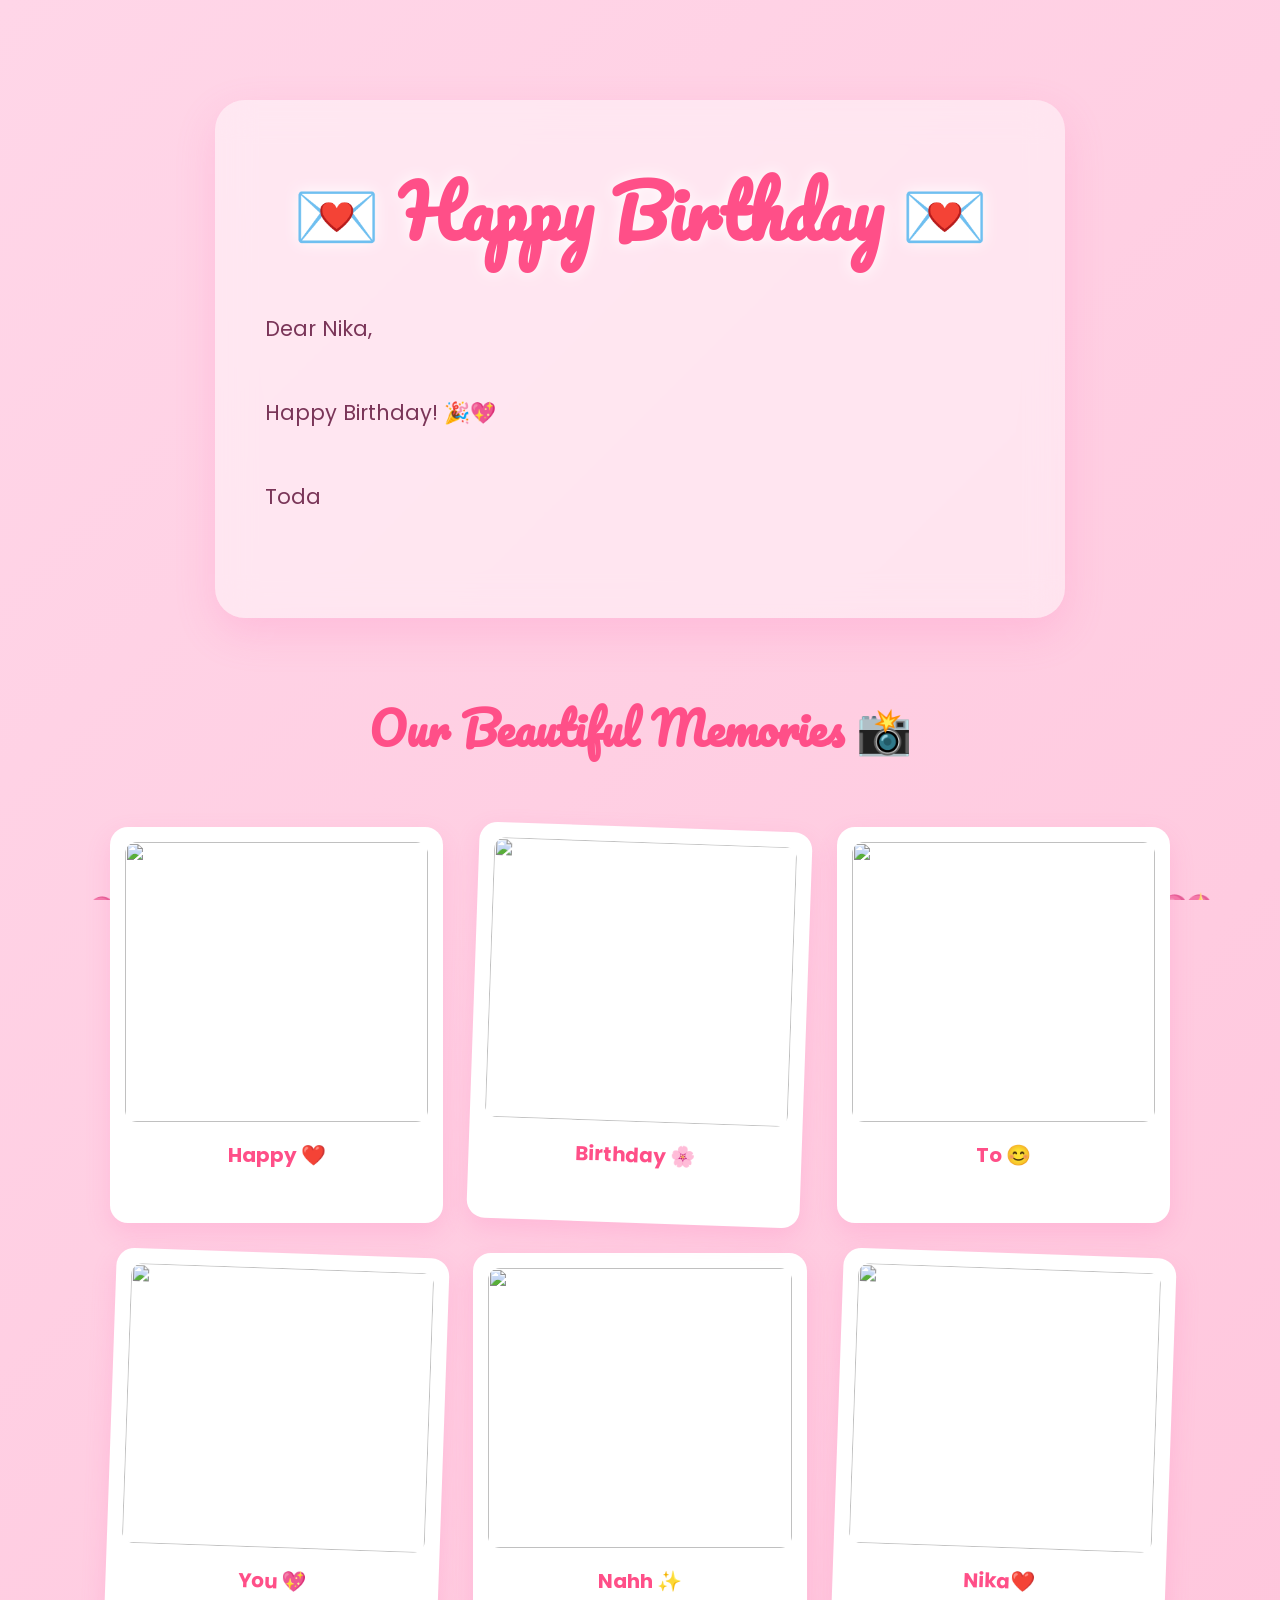
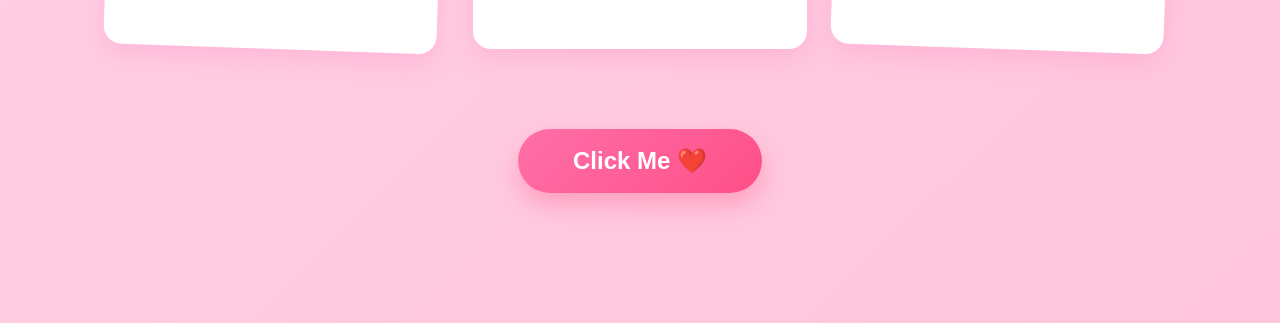
==== message.html @ 56bae1b0 "Add files via upload" ====
<!DOCTYPE html>
<html lang="en">
<head>

<meta charset="UTF-8">
<meta name="viewport" content="width=device-width, initial-scale=1.0">

<title>Happy Birthday ❤️</title>

<link rel="preconnect" href="https://fonts.googleapis.com">
<link rel="preconnect" href="https://fonts.gstatic.com" crossorigin>

<link href="https://fonts.googleapis.com/css2?family=Poppins:wght@300;400;600&family=Pacifico&display=swap" rel="stylesheet">

<link rel="stylesheet" href="style.css">

</head>

<body class="message-page">

<div id="hearts"></div>

<div class="letter">

<h1>💌 Happy Birthday 💌</h1>

<div id="typewriter"></div>

</div>

<h2 class="memory-title">Our Beautiful Memories 📸</h2>

<div class="gallery">

<div class="photo">
<img src="images/photo1.jpg">
<p>Happy ❤️</p>
</div>

<div class="photo">
<img src="images/photo2.jpg">
<p>Birthday 🌸</p>
</div>

<div class="photo">
<img src="images/photo3.jpg">
<p>To 😊</p>
</div>

<div class="photo">
<img src="images/photo4.jpg">
<p>You 💖</p>
</div>

<div class="photo">
<img src="images/photo5.jpg">
<p>Nahh ✨</p>
</div>

<div class="photo">
<img src="images/photo6.jpg">
<p>Nika❤️</p>
</div>

<!-- </div>
<div class="photo">
    <img src="images/photo7.jpg" alt="Memory 7">
    <p>Sweet Moments 💕</p>
</div>

<div class="photo">
    <img src="images/photo8.jpg" alt="Memory 8">
    <p>Crazy Together 😂</p>
</div>

<div class="photo">
    <img src="images/photo9.jpg" alt="Memory 9">
    <p>Forever Besties 🌷</p>
</div> -->

</div>

    <div class="center">
        <button id="celebrate">Click Me ❤️</button>

        <p id="finalMessage" class="hidden">
            🎉 Happyyyyyyyyy Birthdayyyyyyyyyyyyyyyy!
        </p>
    </div>

</div>
<script src="script.js"></script>

</body>
</html>
---- style.css ----
*{
margin:0;
padding:0;
box-sizing:border-box;
}

body{
    font-family:'Poppins',sans-serif;
    min-height:100vh;
    overflow:hidden;
    background:linear-gradient(
        135deg,
        #ffd6e8,
        #ffc0d8,
        #ffe8f2,
        #ffcce5
    );
    background-size:400% 400%;
    animation:bg 12s infinite ease;
    position:relative;
}
@keyframes bg{

0%{background-position:0% 50%;}

50%{background-position:100% 50%;}

100%{background-position:0% 50%;}

}

.container{

width:100%;

display:flex;

justify-content:center;

align-items:center;

padding:30px;

}

.glass{

width:700px;

padding:60px;

background:rgba(255,255,255,.35);

backdrop-filter:blur(18px);

border-radius:35px;

box-shadow:0 20px 50px rgba(255,105,180,.25);

text-align:center;

animation:fade 2s;

}

@keyframes fade{

from{

opacity:0;

transform:translateY(40px);

}

to{

opacity:1;

transform:translateY(0);

}

}

h3{

color:#ff5e95;

letter-spacing:3px;

margin-bottom:15px;

}

h1{

font-family:'Pacifico',cursive;

font-size:70px;

color:#ff4f88;

margin-bottom:10px;

text-shadow:0 0 15px white;

}

h2{

font-size:32px;

margin-bottom:25px;

color:#8b3558;

}

p{

font-size:20px;

line-height:1.8;

color:#7c4b61;

margin-bottom:35px;

}

.gift{

font-size:90px;

animation:bounce 2s infinite;

margin-bottom:35px;

}

@keyframes bounce{

50%{

transform:translateY(-15px);

}

}

.btn{

display:inline-block;

padding:18px 50px;

background:#ff5c9d;

color:white;

text-decoration:none;

font-size:20px;

font-weight:bold;

border-radius:50px;

transition:.4s;

box-shadow:0 10px 30px rgba(255,0,120,.35);

}

.btn:hover{

transform:scale(1.08);

background:#ff2d7a;

box-shadow:0 15px 35px rgba(255,0,120,.45);

}

#hearts{
    position: fixed;
    inset: 0;
    width:100%;
    height:100%;
    pointer-events:none;
    overflow:hidden;
    z-index:0;
}

.heart{

position:absolute;

bottom:-50px;

font-size:25px;

animation:float linear infinite;

opacity:.7;

}

@keyframes float{

0%{

transform:translateY(0);

opacity:0;

}

20%{

opacity:1;

}

100%{

transform:translateY(-120vh);

opacity:0;

}

}
.message-page{

padding:60px 20px;

overflow-x:hidden;

overflow-y:auto;

display:block;

}

.letter{

max-width:850px;

margin:40px auto;

padding:50px;

background:rgba(255,255,255,.45);

backdrop-filter:blur(18px);

border-radius:30px;

box-shadow:0 15px 40px rgba(255,105,180,.2);

}

.letter h1{

text-align:center;

margin-bottom:35px;

}

#typewriter{

font-size:21px;

line-height:2;

color:#7a3558;

white-space:pre-line;

min-height:260px;

}

.memory-title{

text-align:center;

margin:70px 0 30px;

color:#ff4f88;

font-family:Pacifico,cursive;

font-size:45px;

}

.gallery{
    display: grid;
    grid-template-columns: repeat(3, 1fr);
    gap: 30px;
    max-width: 1100px;
    margin: 40px auto;
    padding: 20px;
}
.photo{
    background: white;
    padding: 15px;
    border-radius: 18px;
    box-shadow: 0 10px 25px rgba(255,105,180,.2);
    transition: .3s;
}

.photo:hover{
    transform: translateY(-8px);
}

.photo:nth-child(even){

transform:rotate(2deg);

}

.photo:hover{

transform:scale(1.05) rotate(0);

}

.photo img{
    width:100%;
    height:280px;
    object-fit:cover;
    border-radius:12px;
    display:block;
}

.photo p{

margin-top:15px;

text-align:center;

font-weight:bold;

color:#ff4f88;

}

.center{
    width: 100%;
    display: flex;
    flex-direction: column;
    align-items: center;
    justify-content: center;
    margin: 70px 0;
}

#celebrate{
    padding:18px 55px;
    font-size:24px;
    font-weight:600;
    color:white;
    background:linear-gradient(135deg,#ff6fa8,#ff4f88);
    border:none;
    border-radius:50px;
    cursor:pointer;
    box-shadow:0 12px 25px rgba(255,79,136,.35);
    transition:all .3s ease;
}

#celebrate:hover{
    transform:translateY(-5px) scale(1.05);
    box-shadow:0 18px 35px rgba(255,79,136,.45);
}

#celebrate:active{
    transform:scale(.98);
}
.hidden{
    display:none;
}

#finalMessage{

margin-top:40px;

padding:35px;

background:rgba(255,255,255,.65);

backdrop-filter:blur(15px);

border-radius:25px;

font-size:22px;

line-height:1.8;

color:#d63384;

animation:pop .8s ease;

box-shadow:0 15px 35px rgba(255,105,180,.3);

}

@keyframes pop{

0%{

transform:scale(.5);

opacity:0;

}

100%{

transform:scale(1);

opacity:1;

}

}
.container,
.letter,
.gallery,
.center{

    position:relative;
    z-index:2;

}
.content{
    max-width:1100px;
    margin:0 auto;
}

.center{
    width:100%;
    display:flex;
    flex-direction:column;
    justify-content:center;
    align-items:center;
    margin-top:60px;
}
.home{
    display:flex;
    justify-content:center;
    align-items:center;
}
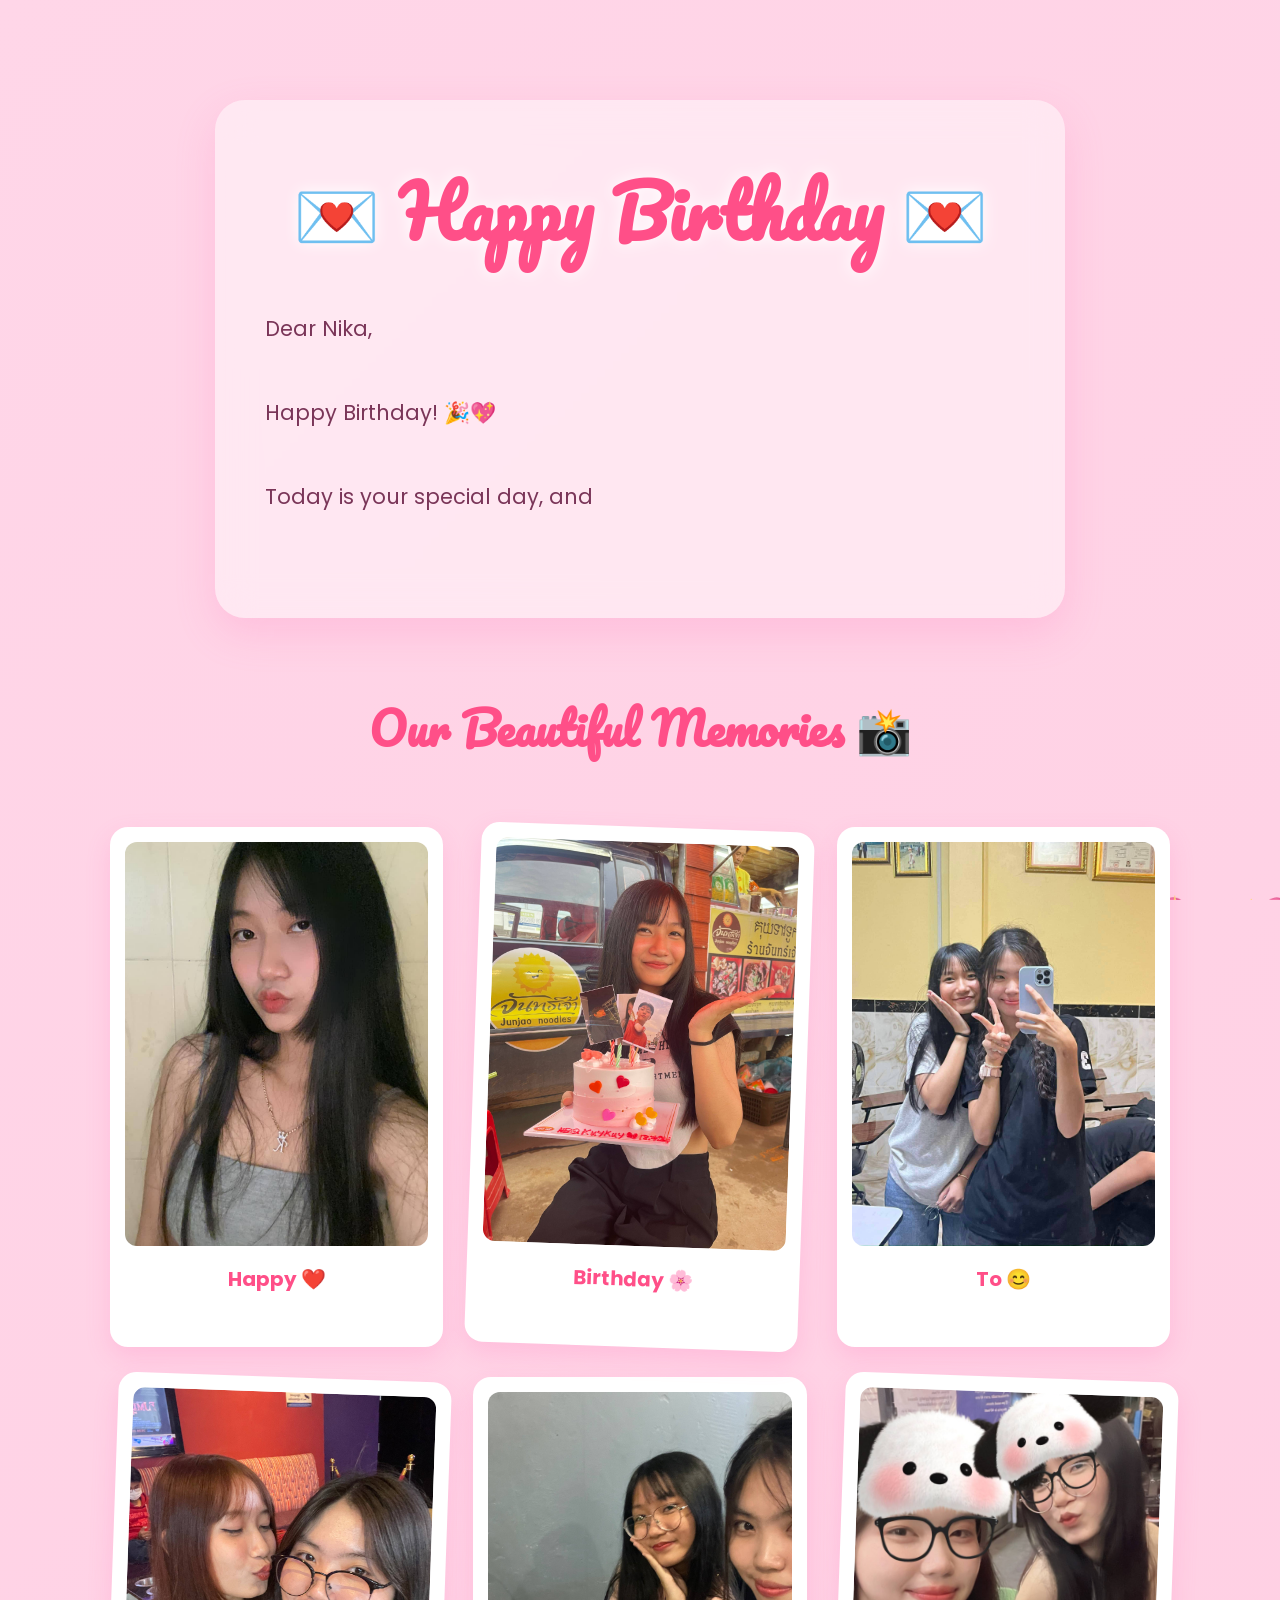
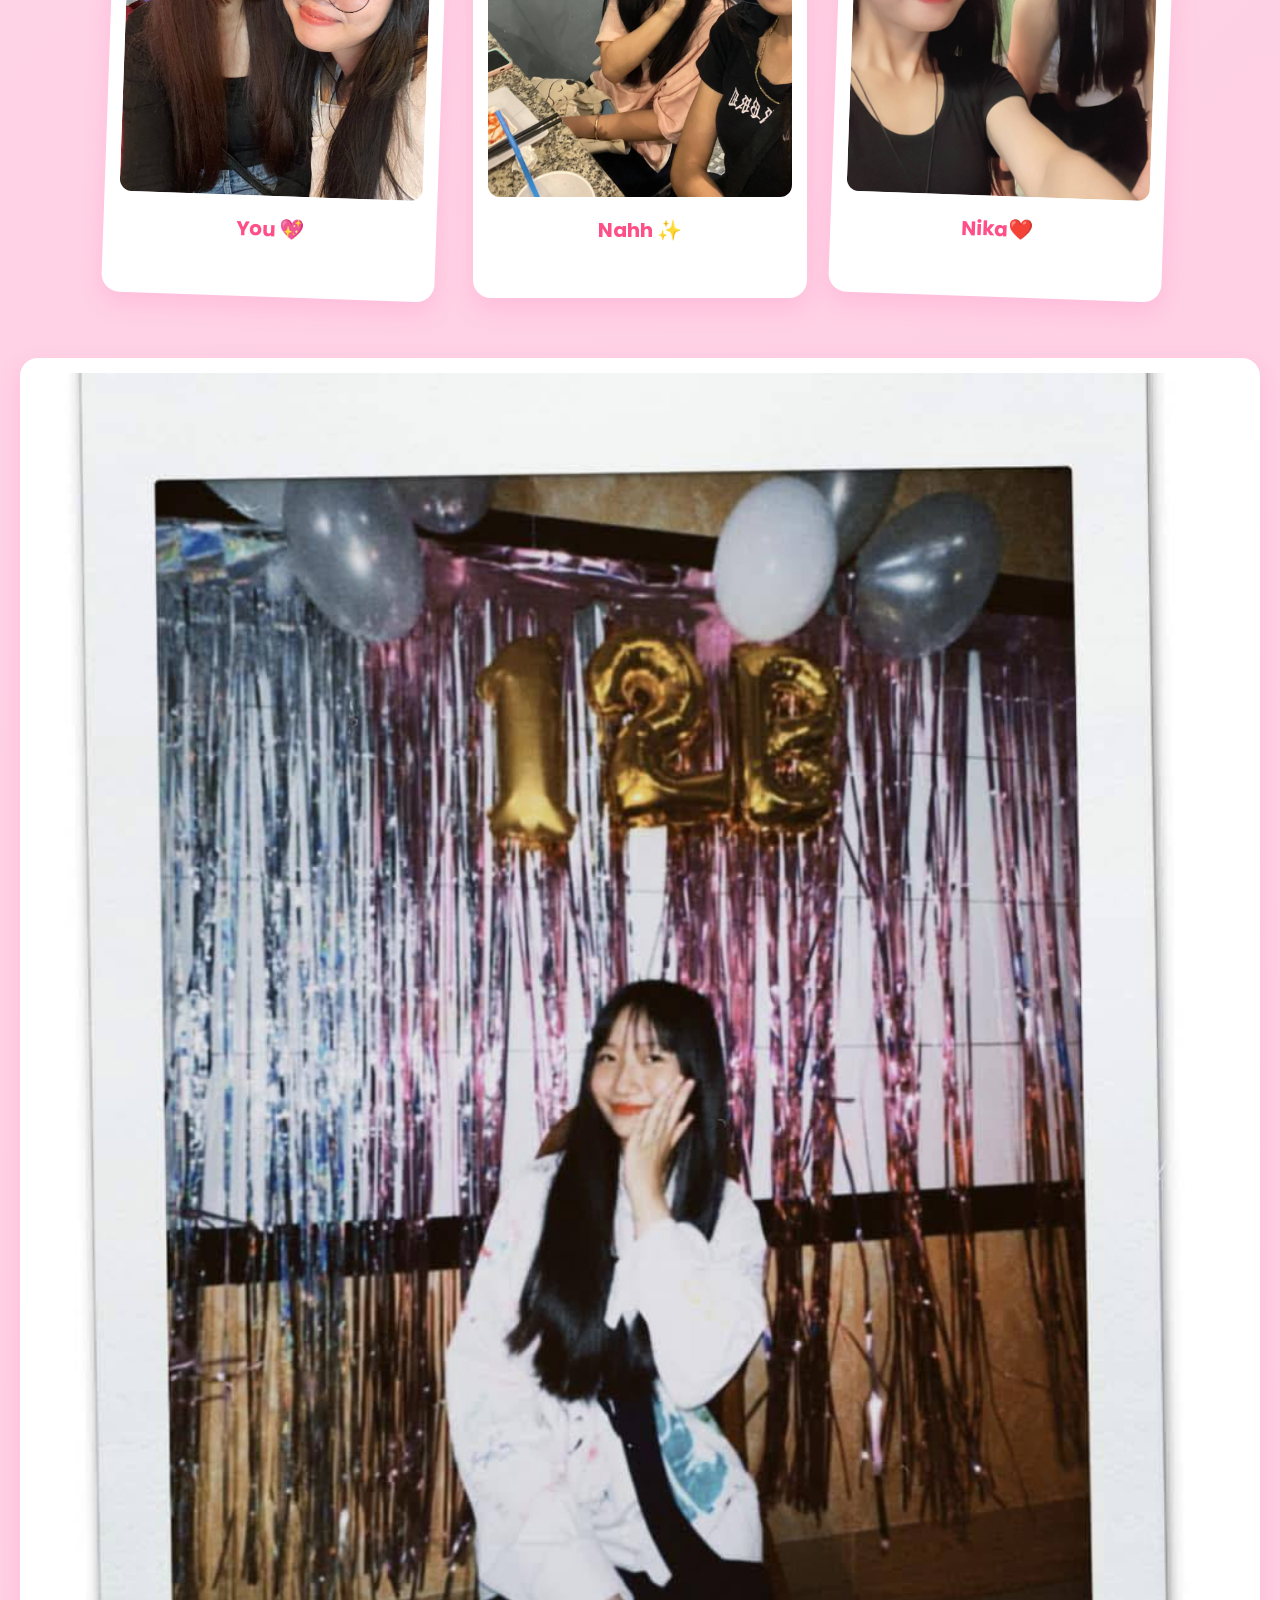
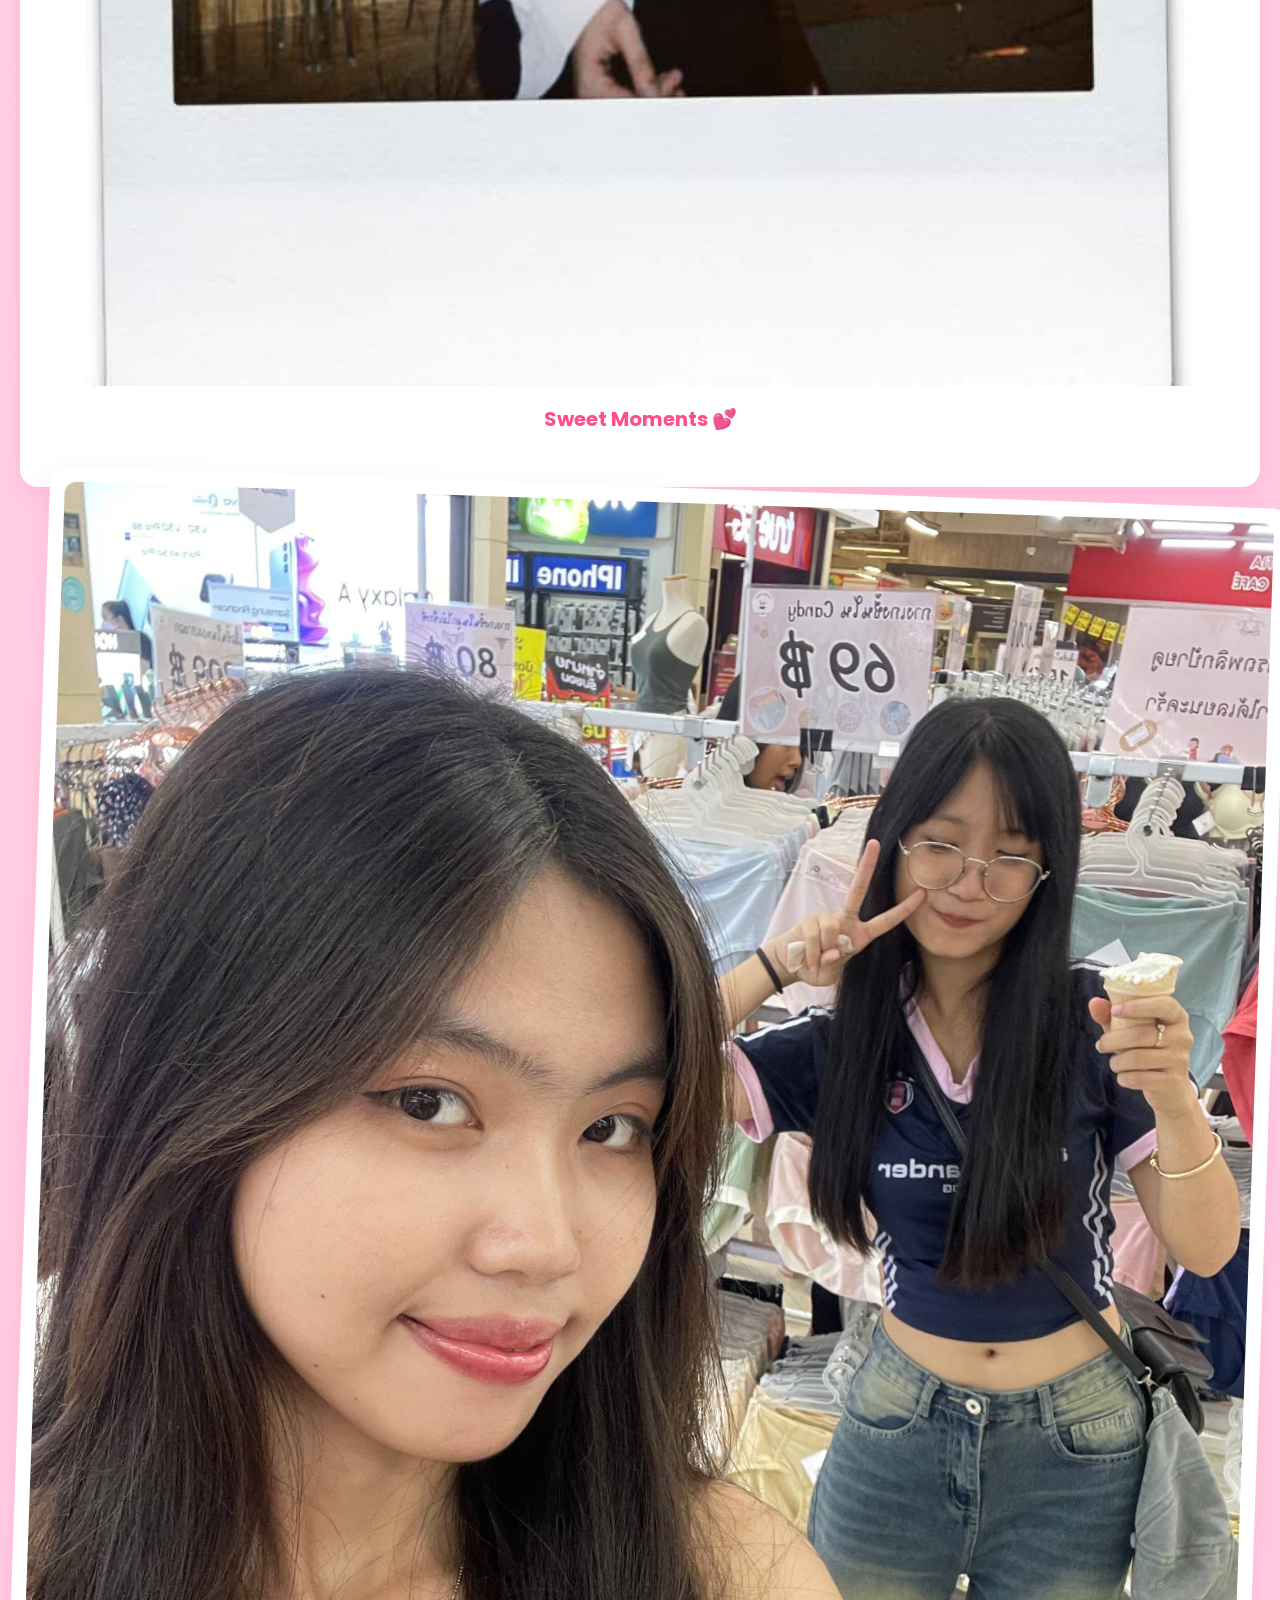
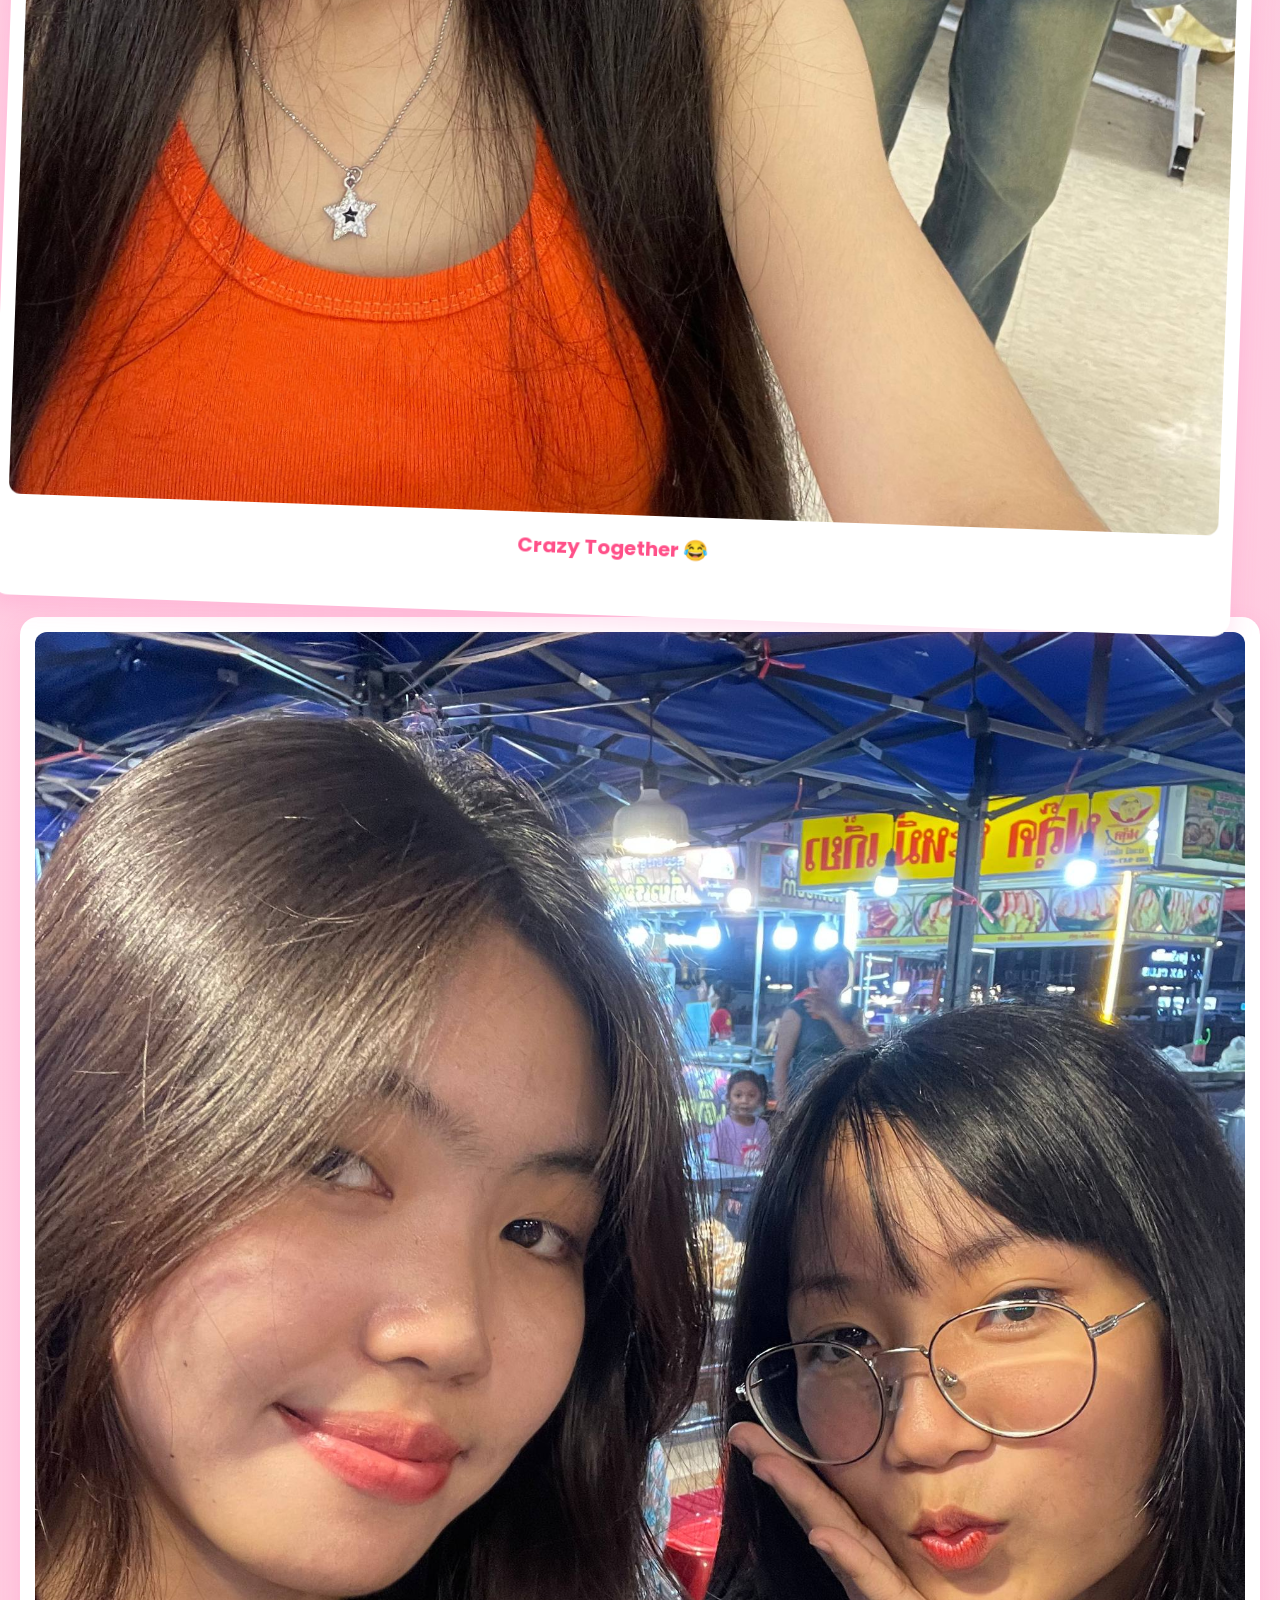
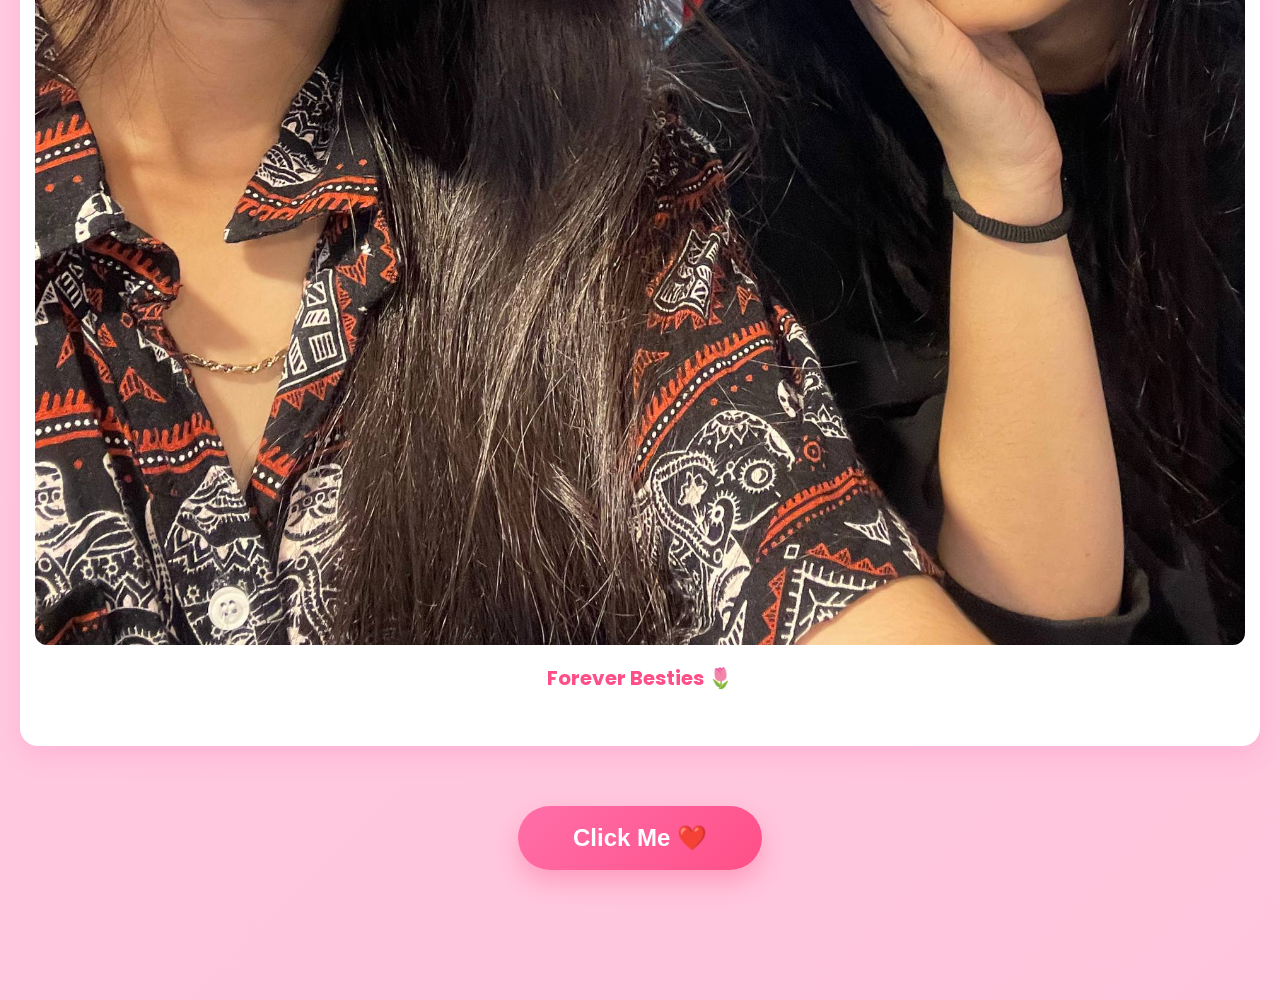
==== commit b3e6d64a: "Update message.html" ====
--- a/message.html
+++ b/message.html
@@ -33,50 +33,50 @@
 <div class="gallery">
 
 <div class="photo">
-<img src="images/photo1.jpg">
+<img src="photo1.jpg">
 <p>Happy ❤️</p>
 </div>
 
 <div class="photo">
-<img src="images/photo2.jpg">
+<img src="photo2.jpg">
 <p>Birthday 🌸</p>
 </div>
 
 <div class="photo">
-<img src="images/photo3.jpg">
+<img src="photo3.jpg">
 <p>To 😊</p>
 </div>
 
 <div class="photo">
-<img src="images/photo4.jpg">
+<img src="photo4.jpg">
 <p>You 💖</p>
 </div>
 
 <div class="photo">
-<img src="images/photo5.jpg">
+<img src="photo5.jpg">
 <p>Nahh ✨</p>
 </div>
 
 <div class="photo">
-<img src="images/photo6.jpg">
+<img src="photo6.jpg">
 <p>Nika❤️</p>
 </div>
 
-<!-- </div>
+</div>
 <div class="photo">
-    <img src="images/photo7.jpg" alt="Memory 7">
+    <img src="photo7.jpg" alt="Memory 7">
     <p>Sweet Moments 💕</p>
 </div>
 
 <div class="photo">
-    <img src="images/photo8.jpg" alt="Memory 8">
+    <img src="photo8.jpg" alt="Memory 8">
     <p>Crazy Together 😂</p>
 </div>
 
 <div class="photo">
-    <img src="images/photo9.jpg" alt="Memory 9">
+    <img src="photo9.jpg" alt="Memory 9">
     <p>Forever Besties 🌷</p>
-</div> -->
+</div> 
 
 </div>
 
@@ -92,4 +92,4 @@
 <script src="script.js"></script>
 
 </body>
-</html>+</html>
--- a/style.css
+++ b/style.css
@@ -7,7 +7,8 @@
 body{
     font-family:'Poppins',sans-serif;
     min-height:100vh;
-    overflow:hidden;
+    overflow-x:hidden;
+    overflow-y:auto;
     background:linear-gradient(
         135deg,
         #ffd6e8,
@@ -30,25 +31,18 @@
 }
 
 .container{
-
-width:100%;
-
-display:flex;
-
-justify-content:center;
-
-align-items:center;
-
-padding:30px;
-
+    width:100%;
+    min-height:100vh;
+    display:flex;
+    justify-content:center;
+    align-items:center;
+    padding:30px 20px;
 }
 
 .glass{
 
-width:700px;
-
-padding:60px;
-
+width:min(700px, 100%);
+    padding:40px 25px;
 background:rgba(255,255,255,.35);
 
 backdrop-filter:blur(18px);
@@ -299,12 +293,12 @@
 }
 
 .gallery{
-    display: grid;
-    grid-template-columns: repeat(3, 1fr);
-    gap: 30px;
-    max-width: 1100px;
-    margin: 40px auto;
-    padding: 20px;
+    display:grid;
+    grid-template-columns:repeat(auto-fit, minmax(250px, 1fr));
+    gap:30px;
+    max-width:1100px;
+    margin:40px auto;
+    padding:20px;
 }
 .photo{
     background: white;
@@ -332,7 +326,7 @@
 
 .photo img{
     width:100%;
-    height:280px;
+    aspect-ratio:3/4;
     object-fit:cover;
     border-radius:12px;
     display:block;
@@ -452,5 +446,43 @@
 .home{
     display:flex;
     justify-content:center;
-    align-items:center;
+    align-items:flex-start;
+    padding:40px 20px;
+}
+
+@media (max-width:768px){
+
+    h1{
+        font-size:42px;
+    }
+
+    h2{
+        font-size:24px;
+    }
+
+    p{
+        font-size:17px;
+    }
+
+    .gift{
+        font-size:70px;
+    }
+
+    .btn{
+        font-size:18px;
+        padding:15px 35px;
+    }
+
+}
+@media (max-width:768px){
+
+    .gallery{
+        grid-template-columns:repeat(2,1fr);
+        gap:15px;
+    }
+
+    .photo img{
+        height:180px;
+    }
+
 }
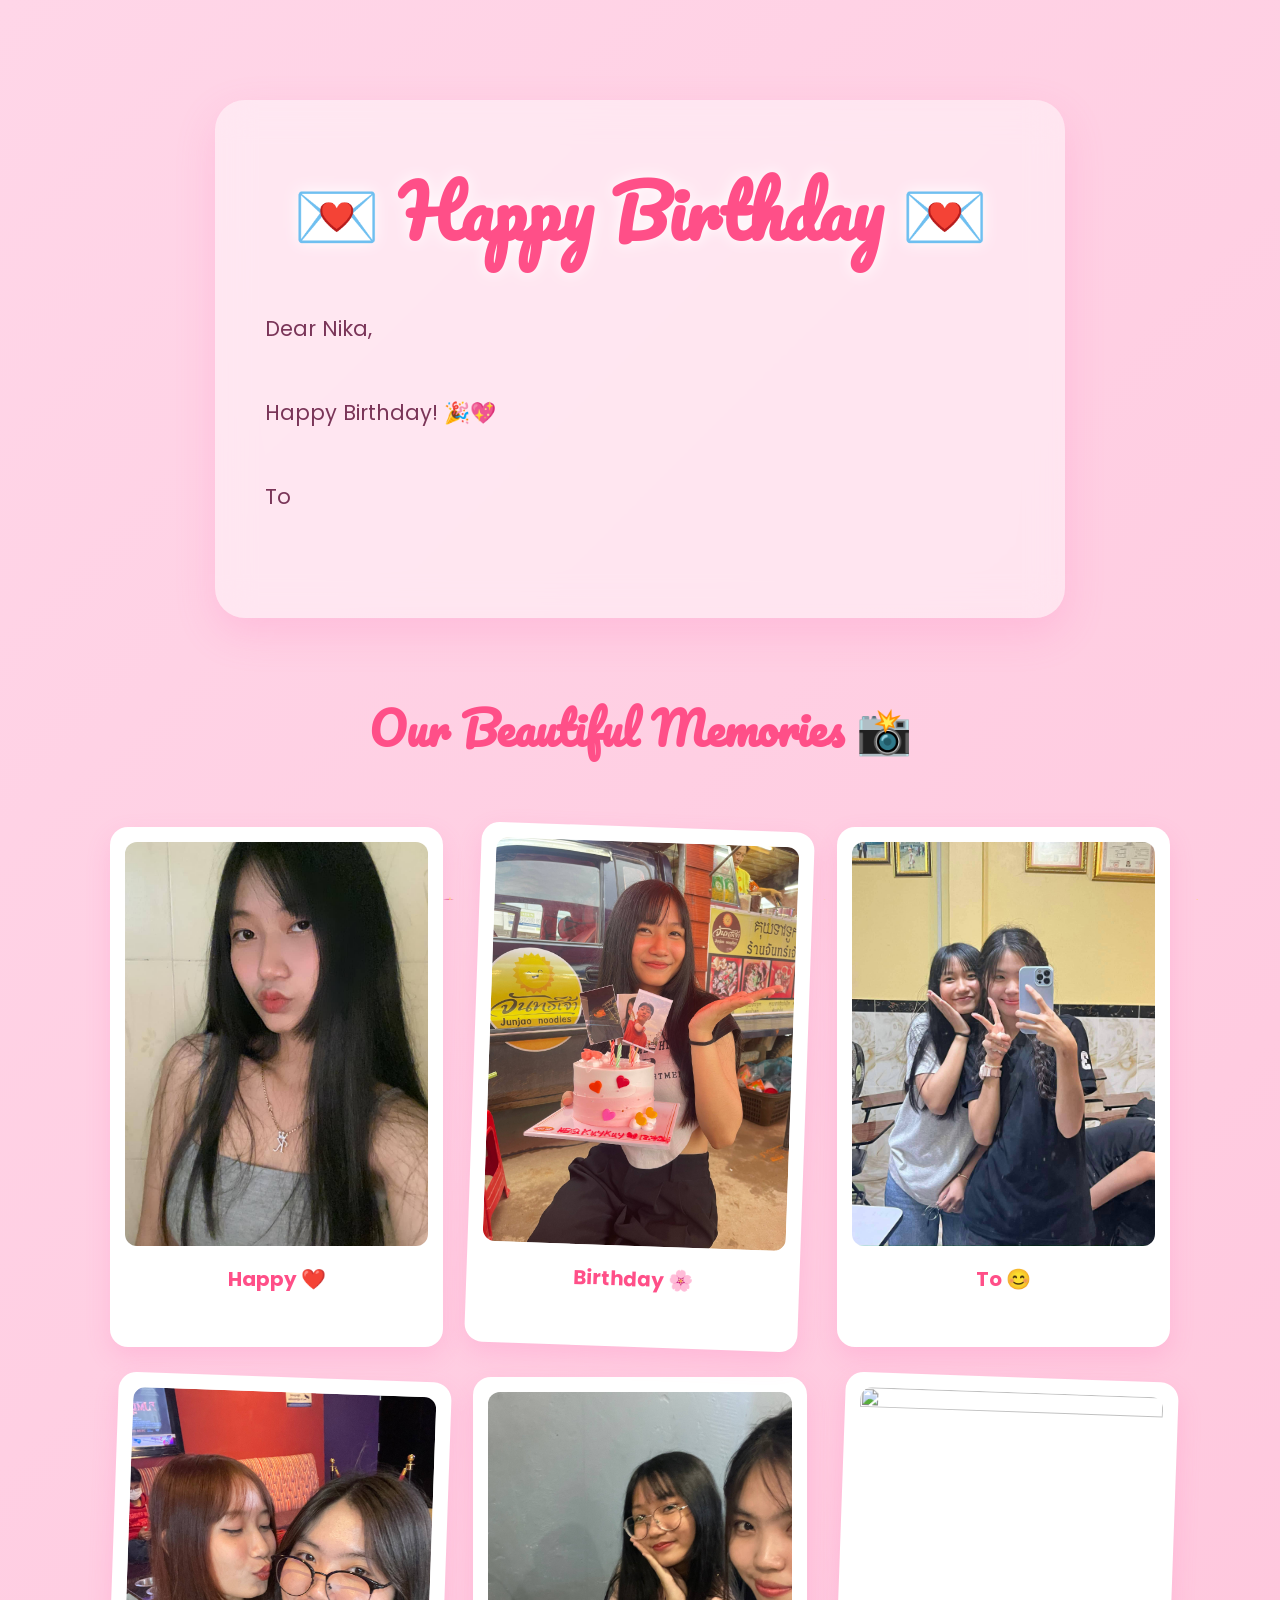
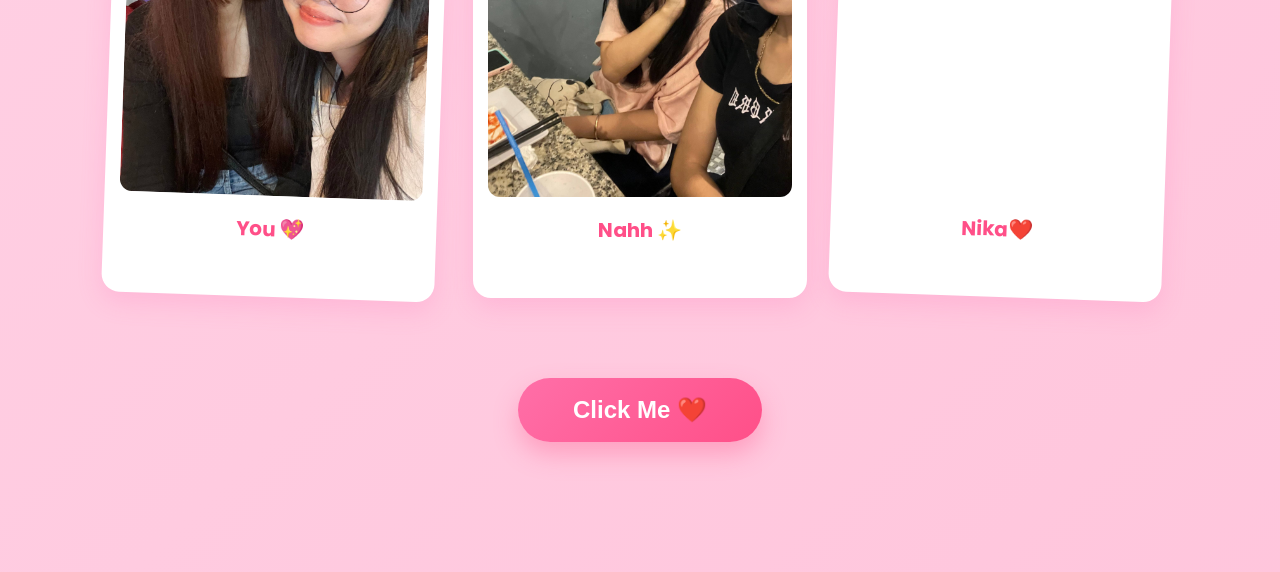
==== commit 4adea3d6: "Add files via upload" ====
--- a/message.html
+++ b/message.html
@@ -58,11 +58,11 @@
 </div>
 
 <div class="photo">
-<img src="photo6.jpg">
+<img src="images/photo6.jpg">
 <p>Nika❤️</p>
 </div>
 
-</div>
+<!-- </div>
 <div class="photo">
     <img src="photo7.jpg" alt="Memory 7">
     <p>Sweet Moments 💕</p>
@@ -76,7 +76,7 @@
 <div class="photo">
     <img src="photo9.jpg" alt="Memory 9">
     <p>Forever Besties 🌷</p>
-</div> 
+</div> -->
 
 </div>
 
@@ -92,4 +92,4 @@
 <script src="script.js"></script>
 
 </body>
-</html>
+</html>
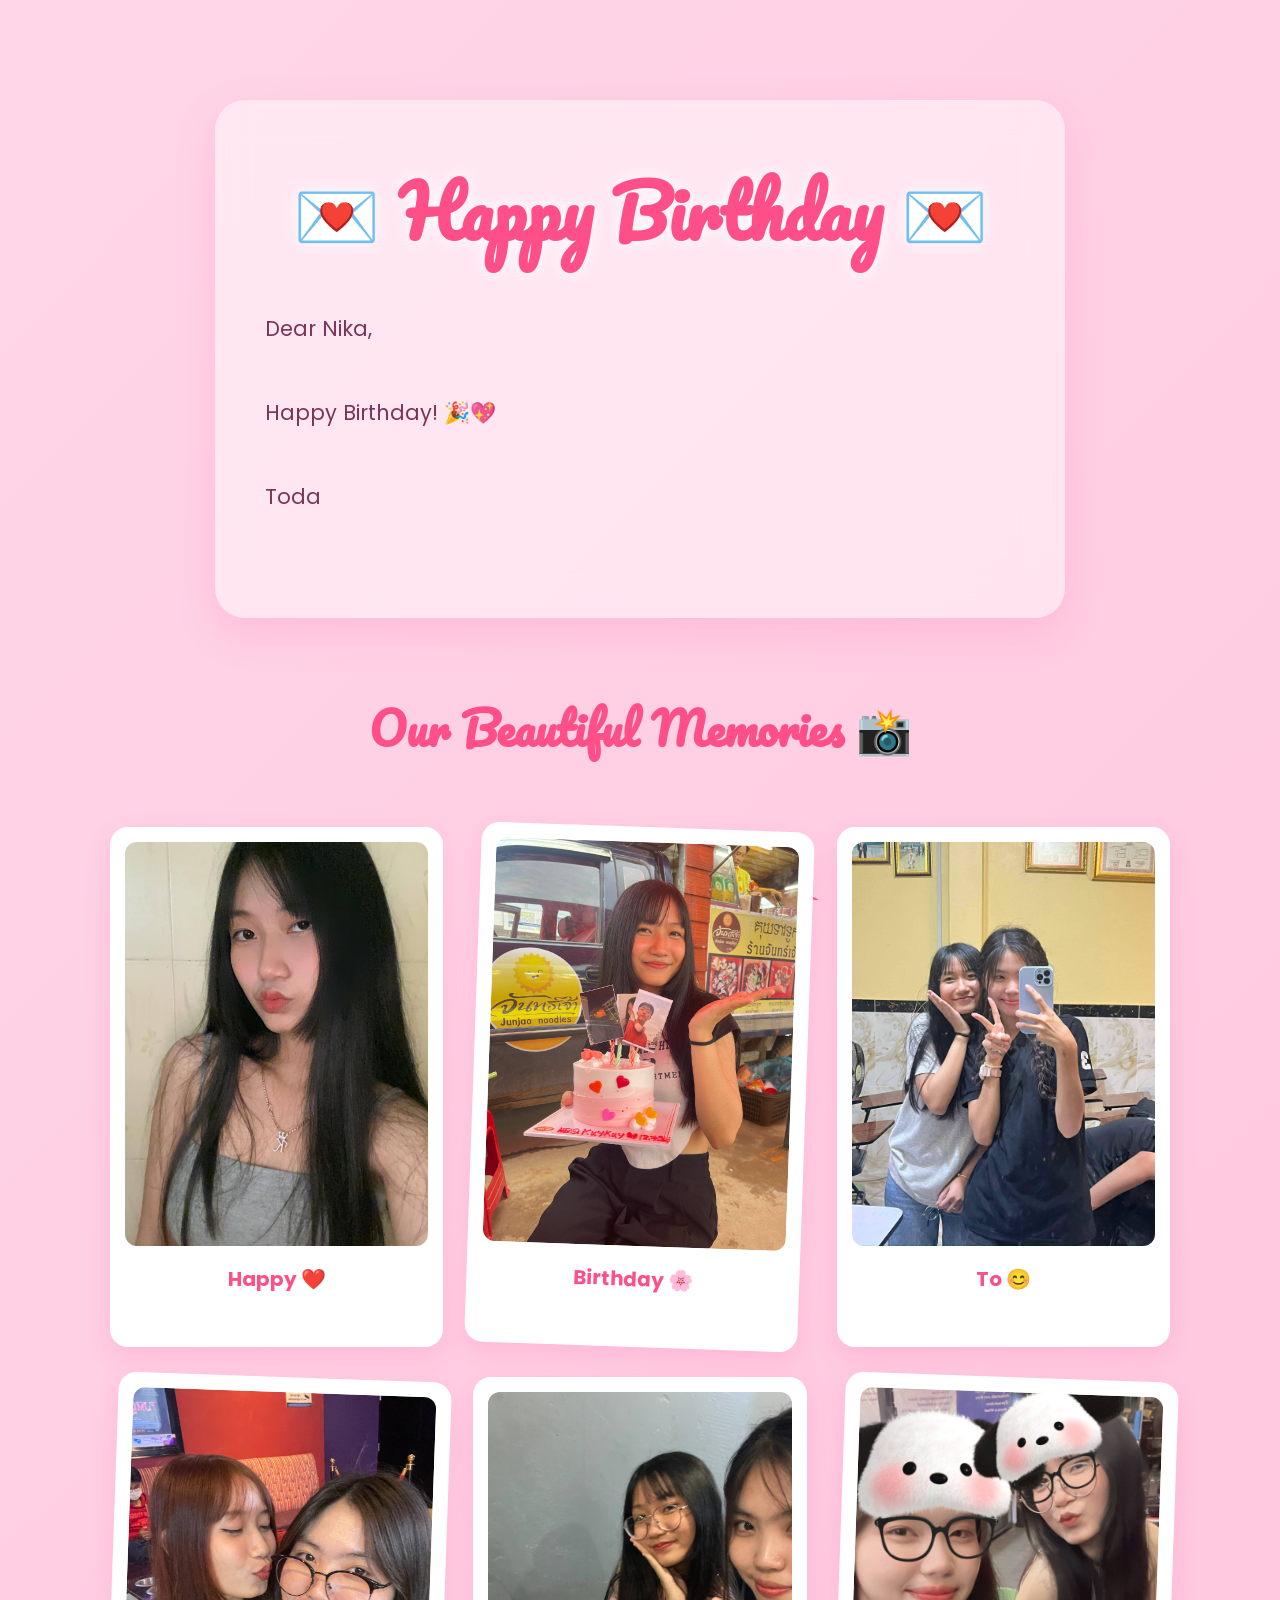
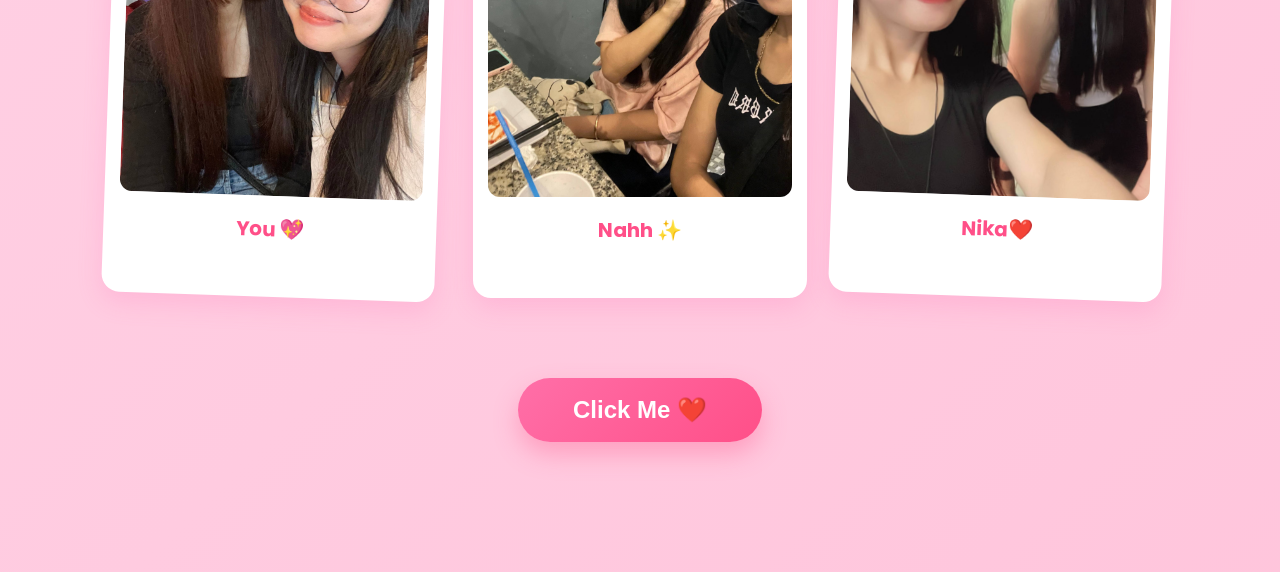
==== commit 23c460cd: "Update message.html" ====
--- a/message.html
+++ b/message.html
@@ -58,7 +58,7 @@
 </div>
 
 <div class="photo">
-<img src="images/photo6.jpg">
+<img src="photo6.jpg">
 <p>Nika❤️</p>
 </div>
 
@@ -92,4 +92,4 @@
 <script src="script.js"></script>
 
 </body>
-</html>+</html>
